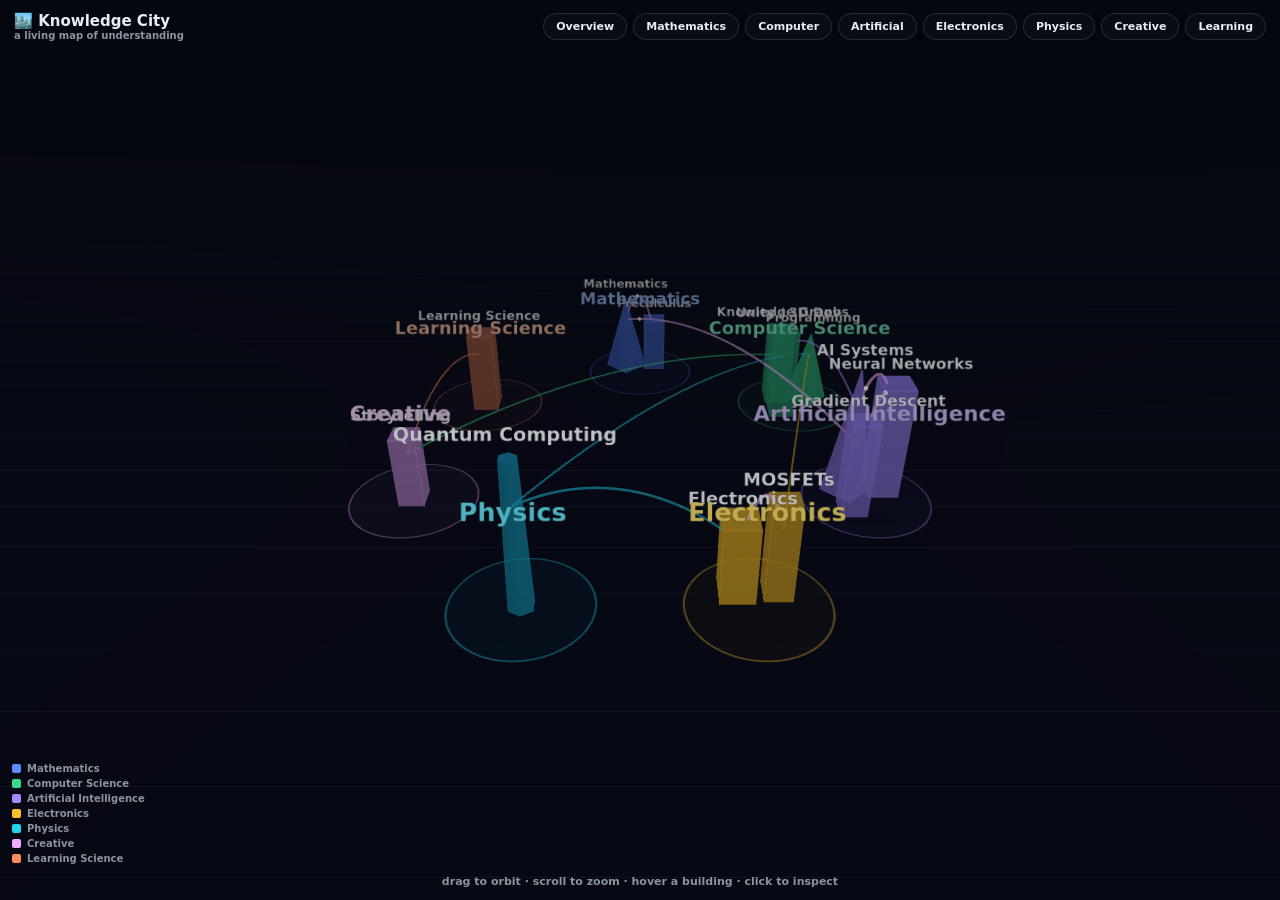
==== city/index.html @ 6dfda37b "Deploy Knowledge City Engine (Vite/Three.js build) to /city/; link 🏙️ City in Inkling nav; remove ea" ====
<!DOCTYPE html>
<html lang="en">
<head>
  <meta charset="UTF-8" />
  <meta name="viewport" content="width=device-width, initial-scale=1, viewport-fit=cover" />
  <title>Inkling · Knowledge City</title>
  <script type="module" crossorigin src="./assets/index-D4iR3pp9.js"></script>
  <link rel="stylesheet" crossorigin href="./assets/index-CNRwMkam.css">
</head>
<body>
  <!-- The renderer canvas is created by App.js and appended here. -->
  <div id="app"></div>

  <!-- HUD (2D overlays live above the 3D world) -->
  <header id="hud-top">
    <div class="brand">🏙️ Knowledge City<small>a living map of understanding</small></div>
    <div id="mode-tabs"></div>
  </header>
  <div id="hud-hint">drag to orbit · scroll to zoom · hover a building · click to inspect</div>
  <div id="legend"></div>

  <!-- Panels are managed by src/ui/*.js -->
  <aside id="info-panel" class="panel" aria-hidden="true"></aside>
  <section id="storybook-panel" class="reader" aria-hidden="true"></section>

</body>
</html>
---- city/assets/index-CNRwMkam.css ----
:root{--ink: #e6edf3;--dim: #8b949e;--line: rgba(255,255,255,.12);--panel: rgba(10,14,24,.94);--blue: #9ecbff}*{box-sizing:border-box}html,body{margin:0;height:100%;background:#05070e;overflow:hidden;color:var(--ink);font:600 13px system-ui,-apple-system,Segoe UI,sans-serif}#app{position:fixed;top:0;right:0;bottom:0;left:0}#app canvas{display:block}#hud-top{position:fixed;top:0;left:0;right:0;z-index:10;display:flex;align-items:center;justify-content:space-between;gap:10px;padding:12px 14px;pointer-events:none}.brand{font:800 15px system-ui}.brand small{display:block;font:600 10px system-ui;color:var(--dim)}#mode-tabs{display:flex;gap:6px;flex-wrap:wrap;pointer-events:auto}.tab{background:#0a0e18cc;border:1px solid var(--line);color:var(--ink);border-radius:999px;padding:6px 12px;font:700 11px system-ui;cursor:pointer}.tab:hover{border-color:#9ecbff80}#hud-hint{position:fixed;bottom:12px;left:0;right:0;z-index:10;text-align:center;color:var(--dim);font:600 11px system-ui;pointer-events:none}#legend{position:fixed;bottom:36px;left:12px;z-index:10;display:flex;flex-direction:column;gap:4px;pointer-events:none}.legend-row{display:flex;align-items:center;gap:6px;font:600 10px system-ui;color:var(--dim)}.sw{width:9px;height:9px;border-radius:2px}.panel{position:fixed;top:0;right:0;bottom:0;width:min(370px,92vw);z-index:20;background:var(--panel);-webkit-backdrop-filter:blur(10px);backdrop-filter:blur(10px);border-left:1px solid var(--line);transform:translate(100%);transition:transform .28s ease;overflow:auto;padding:18px 18px 24px}.panel.open{transform:translate(0)}.panel .close,.reader .close{position:absolute;top:12px;right:12px;background:#1e293b;border:0;color:var(--ink);width:28px;height:28px;border-radius:8px;cursor:pointer;font-size:14px}.panel .tag{font:800 11px system-ui;text-transform:uppercase;letter-spacing:.05em}.panel h2{margin:3px 0 8px;font:800 20px system-ui}.stat-row{display:flex;gap:10px;flex-wrap:wrap;font:700 11px system-ui;color:var(--dim);margin-bottom:6px}.lab{font:800 10px system-ui;color:var(--blue);text-transform:uppercase;letter-spacing:.05em;margin:14px 0 6px}.panel p{line-height:1.6;color:#dbe4ee;margin:0}.chips{display:flex;flex-wrap:wrap;gap:6px}.chip{background:#ffffff0f;border:1px solid var(--line);color:var(--ink);border-radius:999px;padding:5px 11px;font:700 11px system-ui;cursor:pointer}.chip:hover{border-color:#9ecbff80}.chip--story{color:#f0abfc;border-color:#f0abfc66}.path{display:flex;flex-direction:column;gap:5px}.path-item{text-align:left;background:none;border:0;color:var(--blue);font:700 12px system-ui;cursor:pointer;padding:3px 0}.muted{color:var(--dim)}.small{font-size:11px}em{color:var(--dim);font-style:normal;opacity:.8}.reader{position:fixed;left:0;right:0;bottom:0;z-index:25;max-height:58vh;overflow:auto;background:linear-gradient(180deg,#0a0e1899,#080c16f7);-webkit-backdrop-filter:blur(8px);backdrop-filter:blur(8px);border-top:1px solid rgba(167,139,250,.35);transform:translateY(100%);transition:transform .3s ease}.reader.open{transform:translateY(0)}.reader-inner{max-width:720px;margin:0 auto;padding:22px 20px 30px;position:relative}.chapter-label{font:800 10px system-ui;color:#a78bfa;text-transform:uppercase;letter-spacing:.06em}.reader h1{margin:4px 0 14px;font:800 24px system-ui}.page{margin-bottom:14px}.page h3{margin:0 0 4px;font:800 13px system-ui;color:var(--blue)}.page p{margin:0;line-height:1.7;color:#dbe4ee}
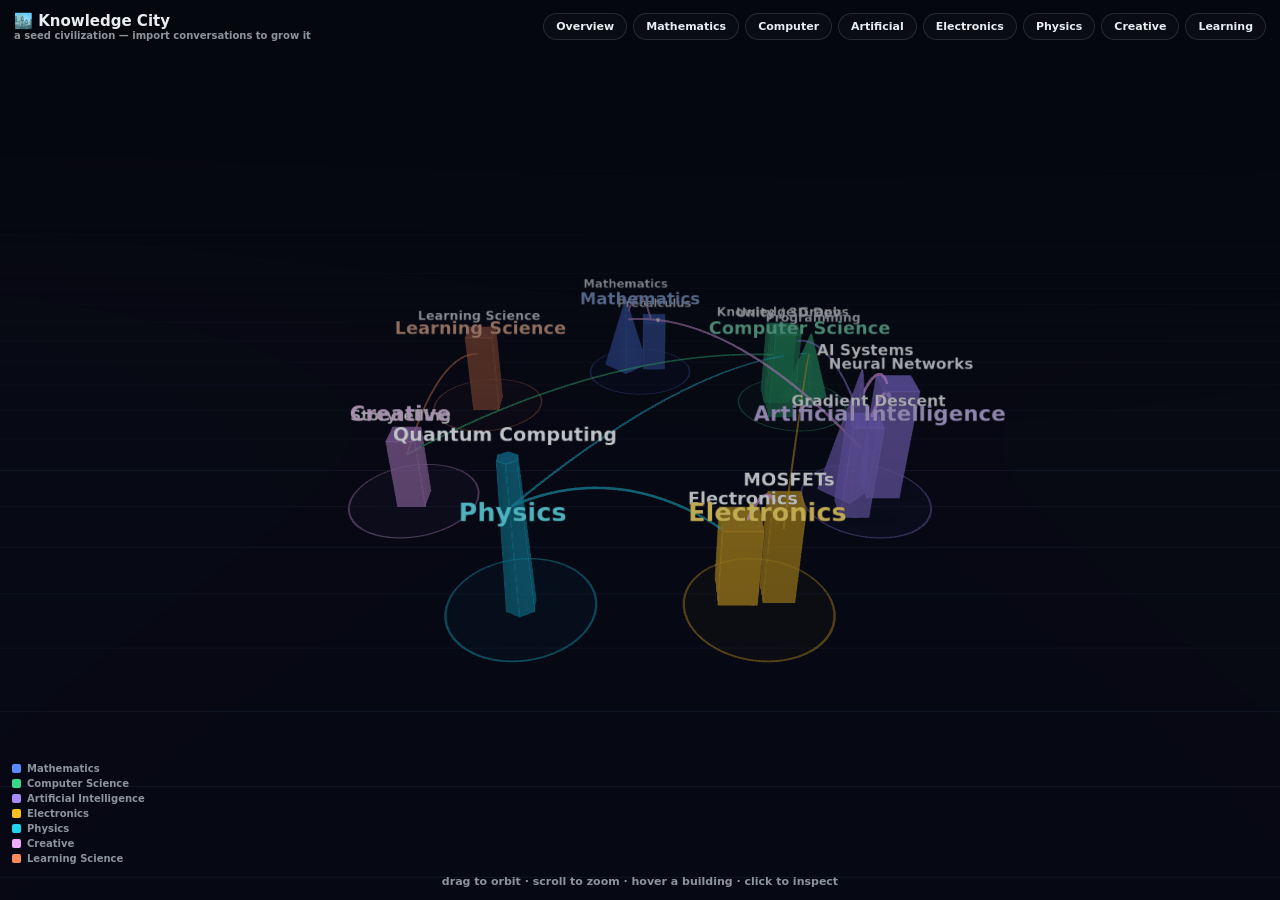
==== commit 303618cb: "City: generate from real imported conversations (floors=concepts, windows=snippets, future blueprint" ====
--- a/city/index.html
+++ b/city/index.html
@@ -4,8 +4,8 @@
   <meta charset="UTF-8" />
   <meta name="viewport" content="width=device-width, initial-scale=1, viewport-fit=cover" />
   <title>Inkling · Knowledge City</title>
-  <script type="module" crossorigin src="./assets/index-D4iR3pp9.js"></script>
-  <link rel="stylesheet" crossorigin href="./assets/index-CNRwMkam.css">
+  <script type="module" crossorigin src="./assets/index-CsH4NWff.js"></script>
+  <link rel="stylesheet" crossorigin href="./assets/index-ECwMfymV.css">
 </head>
 <body>
   <!-- The renderer canvas is created by App.js and appended here. -->
--- a/city/assets/index-ECwMfymV.css
+++ b/city/assets/index-ECwMfymV.css
@@ -0,0 +1 @@
+:root{--ink: #e6edf3;--dim: #8b949e;--line: rgba(255,255,255,.12);--panel: rgba(10,14,24,.94);--blue: #9ecbff}*{box-sizing:border-box}html,body{margin:0;height:100%;background:#05070e;overflow:hidden;color:var(--ink);font:600 13px system-ui,-apple-system,Segoe UI,sans-serif}#app{position:fixed;top:0;right:0;bottom:0;left:0}#app canvas{display:block}#hud-top{position:fixed;top:0;left:0;right:0;z-index:10;display:flex;align-items:center;justify-content:space-between;gap:10px;padding:12px 14px;pointer-events:none}.brand{font:800 15px system-ui}.brand small{display:block;font:600 10px system-ui;color:var(--dim)}#mode-tabs{display:flex;gap:6px;flex-wrap:wrap;pointer-events:auto}.tab{background:#0a0e18cc;border:1px solid var(--line);color:var(--ink);border-radius:999px;padding:6px 12px;font:700 11px system-ui;cursor:pointer}.tab:hover{border-color:#9ecbff80}#hud-hint{position:fixed;bottom:12px;left:0;right:0;z-index:10;text-align:center;color:var(--dim);font:600 11px system-ui;pointer-events:none}#legend{position:fixed;bottom:36px;left:12px;z-index:10;display:flex;flex-direction:column;gap:4px;pointer-events:none}.legend-row{display:flex;align-items:center;gap:6px;font:600 10px system-ui;color:var(--dim)}.sw{width:9px;height:9px;border-radius:2px}.panel{position:fixed;top:0;right:0;bottom:0;width:min(370px,92vw);z-index:20;background:var(--panel);-webkit-backdrop-filter:blur(10px);backdrop-filter:blur(10px);border-left:1px solid var(--line);transform:translate(100%);transition:transform .28s ease;overflow:auto;padding:18px 18px 24px}.panel.open{transform:translate(0)}.panel .close,.reader .close{position:absolute;top:12px;right:12px;background:#1e293b;border:0;color:var(--ink);width:28px;height:28px;border-radius:8px;cursor:pointer;font-size:14px}.panel .tag{font:800 11px system-ui;text-transform:uppercase;letter-spacing:.05em}.panel h2{margin:3px 0 8px;font:800 20px system-ui}.stat-row{display:flex;gap:10px;flex-wrap:wrap;font:700 11px system-ui;color:var(--dim);margin-bottom:6px}.lab{font:800 10px system-ui;color:var(--blue);text-transform:uppercase;letter-spacing:.05em;margin:14px 0 6px}.panel p{line-height:1.6;color:#dbe4ee;margin:0}.chips{display:flex;flex-wrap:wrap;gap:6px}.chip{background:#ffffff0f;border:1px solid var(--line);color:var(--ink);border-radius:999px;padding:5px 11px;font:700 11px system-ui;cursor:pointer}.chip:hover{border-color:#9ecbff80}.chip--story{color:#f0abfc;border-color:#f0abfc66}.path{display:flex;flex-direction:column;gap:5px}.path-item{text-align:left;background:none;border:0;color:var(--blue);font:700 12px system-ui;cursor:pointer;padding:3px 0}.muted{color:var(--dim)}.small{font-size:11px}em{color:var(--dim);font-style:normal;opacity:.8}.floors{display:flex;flex-direction:column;gap:5px}.floor{display:flex;align-items:center;gap:8px;justify-content:space-between;border-bottom:1px solid rgba(255,255,255,.06);padding:3px 0}.floor-name{text-align:left;background:none;border:0;color:var(--ink);font:700 12px system-ui;cursor:pointer;flex:1}.floor-name:hover{color:var(--blue)}.wins{display:flex;gap:3px;flex-wrap:wrap}.win{background:#9ecbff1f;border:1px solid rgba(158,203,255,.35);color:var(--blue);width:20px;height:20px;border-radius:4px;cursor:pointer;font-size:10px;line-height:1;padding:0}.win:hover{background:#9ecbff4d}.reader{position:fixed;left:0;right:0;bottom:0;z-index:25;max-height:58vh;overflow:auto;background:linear-gradient(180deg,#0a0e1899,#080c16f7);-webkit-backdrop-filter:blur(8px);backdrop-filter:blur(8px);border-top:1px solid rgba(167,139,250,.35);transform:translateY(100%);transition:transform .3s ease}.reader.open{transform:translateY(0)}.reader-inner{max-width:720px;margin:0 auto;padding:22px 20px 30px;position:relative}.chapter-label{font:800 10px system-ui;color:#a78bfa;text-transform:uppercase;letter-spacing:.06em}.reader h1{margin:4px 0 14px;font:800 24px system-ui}.page{margin-bottom:14px}.page h3{margin:0 0 4px;font:800 13px system-ui;color:var(--blue)}.page p{margin:0;line-height:1.7;color:#dbe4ee}
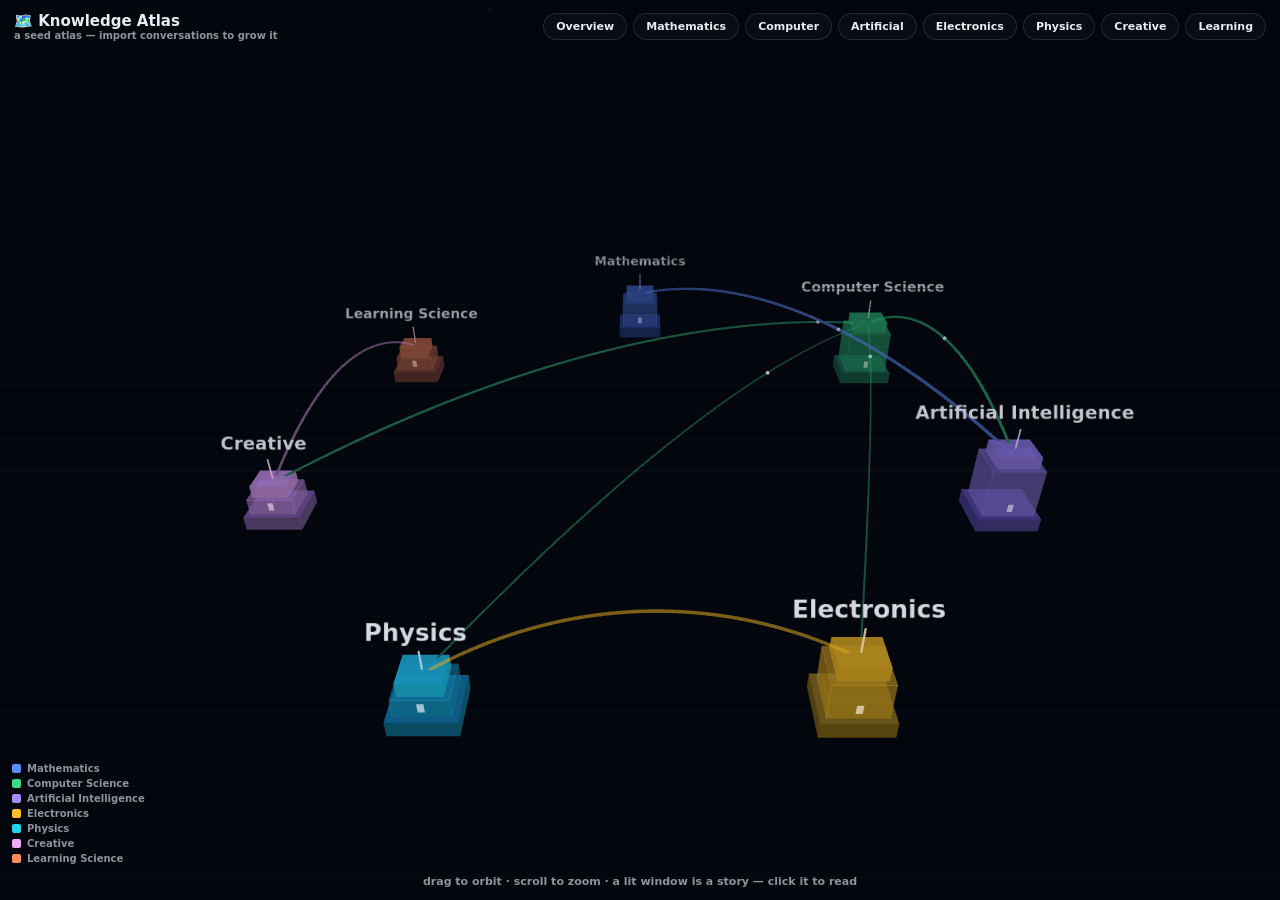
==== commit 5fd8737f: "Atlas: replace the 'city' with a Knowledge Atlas of subject-towers + Story Mode - Aggregate imported" ====
--- a/city/index.html
+++ b/city/index.html
@@ -3,9 +3,9 @@
 <head>
   <meta charset="UTF-8" />
   <meta name="viewport" content="width=device-width, initial-scale=1, viewport-fit=cover" />
-  <title>Inkling · Knowledge City</title>
-  <script type="module" crossorigin src="./assets/index-CsH4NWff.js"></script>
-  <link rel="stylesheet" crossorigin href="./assets/index-ECwMfymV.css">
+  <title>Inkling · Knowledge Atlas</title>
+  <script type="module" crossorigin src="./assets/index-DHQOPfS2.js"></script>
+  <link rel="stylesheet" crossorigin href="./assets/index-B8ufYC8X.css">
 </head>
 <body>
   <!-- The renderer canvas is created by App.js and appended here. -->
@@ -13,10 +13,10 @@
 
   <!-- HUD (2D overlays live above the 3D world) -->
   <header id="hud-top">
-    <div class="brand">🏙️ Knowledge City<small>a living map of understanding</small></div>
+    <div class="brand">🗺️ Knowledge Atlas<small>a living map of understanding</small></div>
     <div id="mode-tabs"></div>
   </header>
-  <div id="hud-hint">drag to orbit · scroll to zoom · hover a building · click to inspect</div>
+  <div id="hud-hint">drag to orbit · scroll to zoom · a lit window is a story — click it to read</div>
   <div id="legend"></div>
 
   <!-- Panels are managed by src/ui/*.js -->
--- a/city/assets/index-B8ufYC8X.css
+++ b/city/assets/index-B8ufYC8X.css
@@ -0,0 +1 @@
+:root{--ink: #e6edf3;--dim: #8b949e;--line: rgba(255,255,255,.12);--panel: rgba(10,14,24,.94);--blue: #9ecbff}*{box-sizing:border-box}html,body{margin:0;height:100%;background:#05070e;overflow:hidden;color:var(--ink);font:600 13px system-ui,-apple-system,Segoe UI,sans-serif}#app{position:fixed;top:0;right:0;bottom:0;left:0}#app canvas{display:block}#hud-top{position:fixed;top:0;left:0;right:0;z-index:10;display:flex;align-items:center;justify-content:space-between;gap:10px;padding:12px 14px;pointer-events:none}.brand{font:800 15px system-ui}.brand small{display:block;font:600 10px system-ui;color:var(--dim)}#mode-tabs{display:flex;gap:6px;flex-wrap:wrap;pointer-events:auto}.tab{background:#0a0e18cc;border:1px solid var(--line);color:var(--ink);border-radius:999px;padding:6px 12px;font:700 11px system-ui;cursor:pointer}.tab:hover{border-color:#9ecbff80}#hud-hint{position:fixed;bottom:12px;left:0;right:0;z-index:10;text-align:center;color:var(--dim);font:600 11px system-ui;pointer-events:none}#legend{position:fixed;bottom:36px;left:12px;z-index:10;display:flex;flex-direction:column;gap:4px;pointer-events:none}.legend-row{display:flex;align-items:center;gap:6px;font:600 10px system-ui;color:var(--dim)}.sw{width:9px;height:9px;border-radius:2px}.panel{position:fixed;top:0;right:0;bottom:0;width:min(370px,92vw);z-index:20;background:var(--panel);-webkit-backdrop-filter:blur(10px);backdrop-filter:blur(10px);border-left:1px solid var(--line);transform:translate(100%);transition:transform .28s ease;overflow:auto;padding:18px 18px 24px}.panel.open{transform:translate(0)}.panel .close,.reader .close{position:absolute;top:12px;right:12px;background:#1e293b;border:0;color:var(--ink);width:28px;height:28px;border-radius:8px;cursor:pointer;font-size:14px}.panel .tag{font:800 11px system-ui;text-transform:uppercase;letter-spacing:.05em}.panel h2{margin:3px 0 8px;font:800 20px system-ui}.stat-row{display:flex;gap:10px;flex-wrap:wrap;font:700 11px system-ui;color:var(--dim);margin-bottom:6px}.lab{font:800 10px system-ui;color:var(--blue);text-transform:uppercase;letter-spacing:.05em;margin:14px 0 6px}.panel p{line-height:1.6;color:#dbe4ee;margin:0}.chips{display:flex;flex-wrap:wrap;gap:6px}.chip{background:#ffffff0f;border:1px solid var(--line);color:var(--ink);border-radius:999px;padding:5px 11px;font:700 11px system-ui;cursor:pointer}.chip:hover{border-color:#9ecbff80}.chip--story{color:#f0abfc;border-color:#f0abfc66}.path{display:flex;flex-direction:column;gap:5px}.path-item{text-align:left;background:none;border:0;color:var(--blue);font:700 12px system-ui;cursor:pointer;padding:3px 0}.muted{color:var(--dim)}.small{font-size:11px}em{color:var(--dim);font-style:normal;opacity:.8}.floors{display:flex;flex-direction:column;gap:5px}.floor{display:flex;align-items:center;gap:8px;justify-content:space-between;border-bottom:1px solid rgba(255,255,255,.06);padding:3px 0}.floor-name{text-align:left;background:none;border:0;color:var(--ink);font:700 12px system-ui;cursor:pointer;flex:1}.floor-name:hover{color:var(--blue)}.wins{display:flex;gap:3px;flex-wrap:wrap}.win{background:#9ecbff1f;border:1px solid rgba(158,203,255,.35);color:var(--blue);width:20px;height:20px;border-radius:4px;cursor:pointer;font-size:10px;line-height:1;padding:0}.win:hover{background:#9ecbff4d}.reader{position:fixed;left:0;right:0;bottom:0;z-index:25;max-height:58vh;overflow:auto;background:linear-gradient(180deg,#0a0e1899,#080c16f7);-webkit-backdrop-filter:blur(8px);backdrop-filter:blur(8px);border-top:1px solid rgba(167,139,250,.35);transform:translateY(100%);transition:transform .3s ease}.reader.open{transform:translateY(0)}.reader-inner{max-width:720px;margin:0 auto;padding:22px 20px 30px;position:relative}.chapter-label{font:800 10px system-ui;color:#a78bfa;text-transform:uppercase;letter-spacing:.06em}.reader h1{margin:4px 0 14px;font:800 24px system-ui}.page{margin-bottom:14px}.page h3{margin:0 0 4px;font:800 13px system-ui;color:var(--blue)}.page p{margin:0;line-height:1.7;color:#dbe4ee}.ask{margin-top:16px;padding-top:14px;border-top:1px solid rgba(167,139,250,.25)}.ask-btn{background:#a78bfa24;border:1px solid rgba(167,139,250,.5);color:#ddd6fe;border-radius:10px;padding:10px 16px;font:800 13px system-ui;cursor:pointer}.ask-btn:hover{background:#a78bfa42}.ask-btn:disabled{opacity:.7;cursor:default}
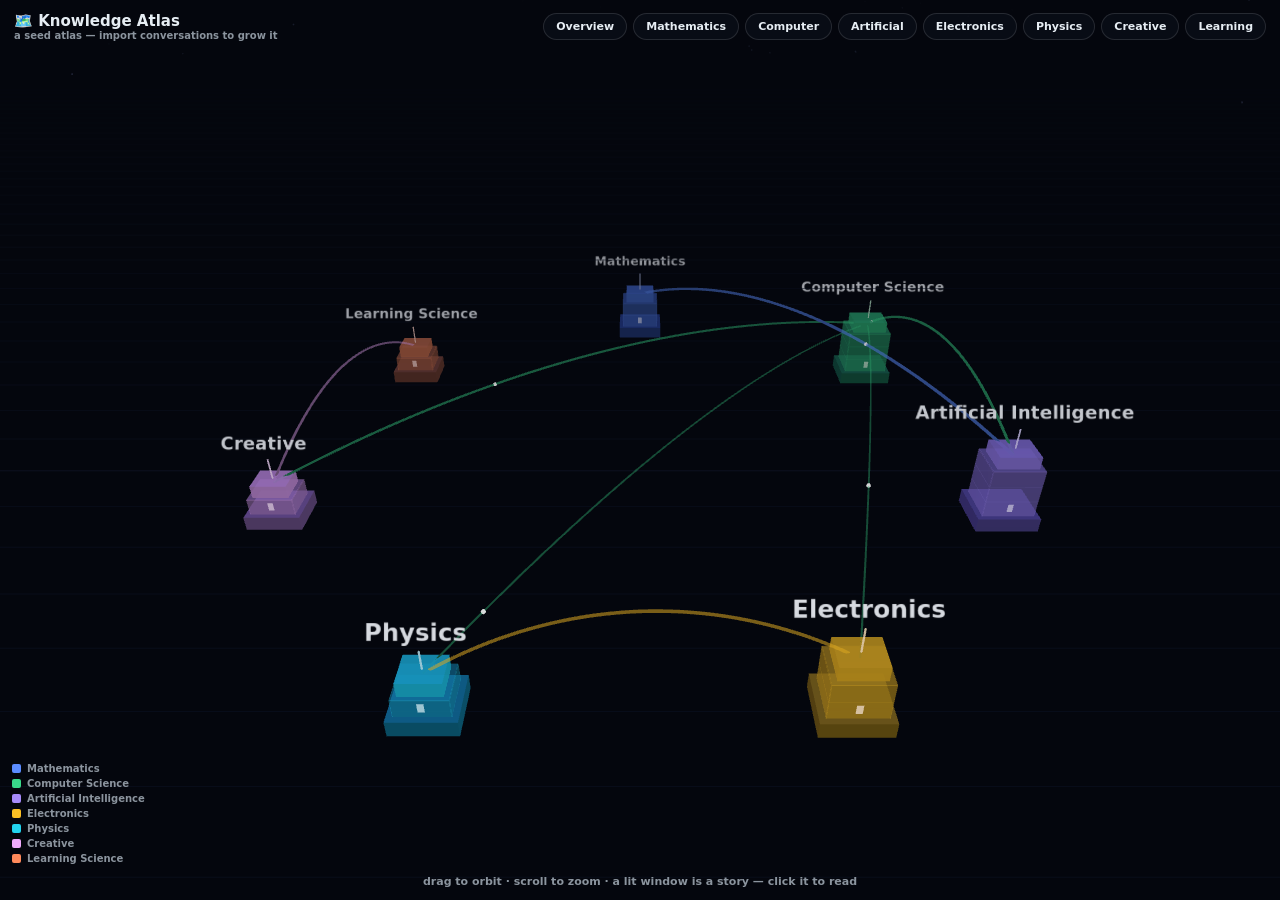
==== commit 622d7610: "Atlas Story Mode: wire 'Ask Inkling' to the real model + close the loop - StoryPanel gains an inline" ====
--- a/city/index.html
+++ b/city/index.html
@@ -4,8 +4,8 @@
   <meta charset="UTF-8" />
   <meta name="viewport" content="width=device-width, initial-scale=1, viewport-fit=cover" />
   <title>Inkling · Knowledge Atlas</title>
-  <script type="module" crossorigin src="./assets/index-DHQOPfS2.js"></script>
-  <link rel="stylesheet" crossorigin href="./assets/index-B8ufYC8X.css">
+  <script type="module" crossorigin src="./assets/index-ChvNHTla.js"></script>
+  <link rel="stylesheet" crossorigin href="./assets/index-DFxCJywP.css">
 </head>
 <body>
   <!-- The renderer canvas is created by App.js and appended here. -->
--- a/city/assets/index-DFxCJywP.css
+++ b/city/assets/index-DFxCJywP.css
@@ -0,0 +1 @@
+:root{--ink: #e6edf3;--dim: #8b949e;--line: rgba(255,255,255,.12);--panel: rgba(10,14,24,.94);--blue: #9ecbff}*{box-sizing:border-box}html,body{margin:0;height:100%;background:#05070e;overflow:hidden;color:var(--ink);font:600 13px system-ui,-apple-system,Segoe UI,sans-serif}#app{position:fixed;top:0;right:0;bottom:0;left:0}#app canvas{display:block}#hud-top{position:fixed;top:0;left:0;right:0;z-index:10;display:flex;align-items:center;justify-content:space-between;gap:10px;padding:12px 14px;pointer-events:none}.brand{font:800 15px system-ui}.brand small{display:block;font:600 10px system-ui;color:var(--dim)}#mode-tabs{display:flex;gap:6px;flex-wrap:wrap;pointer-events:auto}.tab{background:#0a0e18cc;border:1px solid var(--line);color:var(--ink);border-radius:999px;padding:6px 12px;font:700 11px system-ui;cursor:pointer}.tab:hover{border-color:#9ecbff80}#hud-hint{position:fixed;bottom:12px;left:0;right:0;z-index:10;text-align:center;color:var(--dim);font:600 11px system-ui;pointer-events:none}#legend{position:fixed;bottom:36px;left:12px;z-index:10;display:flex;flex-direction:column;gap:4px;pointer-events:none}.legend-row{display:flex;align-items:center;gap:6px;font:600 10px system-ui;color:var(--dim)}.sw{width:9px;height:9px;border-radius:2px}.panel{position:fixed;top:0;right:0;bottom:0;width:min(370px,92vw);z-index:20;background:var(--panel);-webkit-backdrop-filter:blur(10px);backdrop-filter:blur(10px);border-left:1px solid var(--line);transform:translate(100%);transition:transform .28s ease;overflow:auto;padding:18px 18px 24px}.panel.open{transform:translate(0)}.panel .close,.reader .close{position:absolute;top:12px;right:12px;background:#1e293b;border:0;color:var(--ink);width:28px;height:28px;border-radius:8px;cursor:pointer;font-size:14px}.panel .tag{font:800 11px system-ui;text-transform:uppercase;letter-spacing:.05em}.panel h2{margin:3px 0 8px;font:800 20px system-ui}.stat-row{display:flex;gap:10px;flex-wrap:wrap;font:700 11px system-ui;color:var(--dim);margin-bottom:6px}.lab{font:800 10px system-ui;color:var(--blue);text-transform:uppercase;letter-spacing:.05em;margin:14px 0 6px}.panel p{line-height:1.6;color:#dbe4ee;margin:0}.chips{display:flex;flex-wrap:wrap;gap:6px}.chip{background:#ffffff0f;border:1px solid var(--line);color:var(--ink);border-radius:999px;padding:5px 11px;font:700 11px system-ui;cursor:pointer}.chip:hover{border-color:#9ecbff80}.chip--story{color:#f0abfc;border-color:#f0abfc66}.path{display:flex;flex-direction:column;gap:5px}.path-item{text-align:left;background:none;border:0;color:var(--blue);font:700 12px system-ui;cursor:pointer;padding:3px 0}.muted{color:var(--dim)}.small{font-size:11px}em{color:var(--dim);font-style:normal;opacity:.8}.floors{display:flex;flex-direction:column;gap:5px}.floor{display:flex;align-items:center;gap:8px;justify-content:space-between;border-bottom:1px solid rgba(255,255,255,.06);padding:3px 0}.floor-name{text-align:left;background:none;border:0;color:var(--ink);font:700 12px system-ui;cursor:pointer;flex:1}.floor-name:hover{color:var(--blue)}.wins{display:flex;gap:3px;flex-wrap:wrap}.win{background:#9ecbff1f;border:1px solid rgba(158,203,255,.35);color:var(--blue);width:20px;height:20px;border-radius:4px;cursor:pointer;font-size:10px;line-height:1;padding:0}.win:hover{background:#9ecbff4d}.reader{position:fixed;left:0;right:0;bottom:0;z-index:25;max-height:58vh;overflow:auto;background:linear-gradient(180deg,#0a0e1899,#080c16f7);-webkit-backdrop-filter:blur(8px);backdrop-filter:blur(8px);border-top:1px solid rgba(167,139,250,.35);transform:translateY(100%);transition:transform .3s ease}.reader.open{transform:translateY(0)}.reader-inner{max-width:720px;margin:0 auto;padding:22px 20px 30px;position:relative}.chapter-label{font:800 10px system-ui;color:#a78bfa;text-transform:uppercase;letter-spacing:.06em}.reader h1{margin:4px 0 14px;font:800 24px system-ui}.page{margin-bottom:14px}.page h3{margin:0 0 4px;font:800 13px system-ui;color:var(--blue)}.page p{margin:0;line-height:1.7;color:#dbe4ee}.ask{margin-top:16px;padding-top:14px;border-top:1px solid rgba(167,139,250,.25)}.ask-btn{background:#a78bfa24;border:1px solid rgba(167,139,250,.5);color:#ddd6fe;border-radius:10px;padding:10px 16px;font:800 13px system-ui;cursor:pointer}.ask-btn:hover{background:#a78bfa42}.ask-btn:disabled{opacity:.7;cursor:default}.ask-box{margin-top:10px}.ask-box .chips{margin-bottom:8px}.ask-row{display:flex;gap:6px}.ask-input{flex:1;background:#ffffff0d;border:1px solid var(--line);color:var(--ink);border-radius:8px;padding:8px 11px;font:600 12px system-ui}.ask-input:focus{outline:none;border-color:#a78bfa99}.ask-send{background:#a78bfa33;border:1px solid rgba(167,139,250,.5);color:#ddd6fe;border-radius:8px;padding:8px 13px;font:800 12px system-ui;cursor:pointer}.ask-reply{margin-top:10px;line-height:1.6;color:#dbe4ee;font:600 12.5px system-ui}.ask-reply a{color:var(--blue)}.ask-answer .tag{display:block;font:800 10px system-ui;text-transform:uppercase;letter-spacing:.05em;margin-bottom:4px}
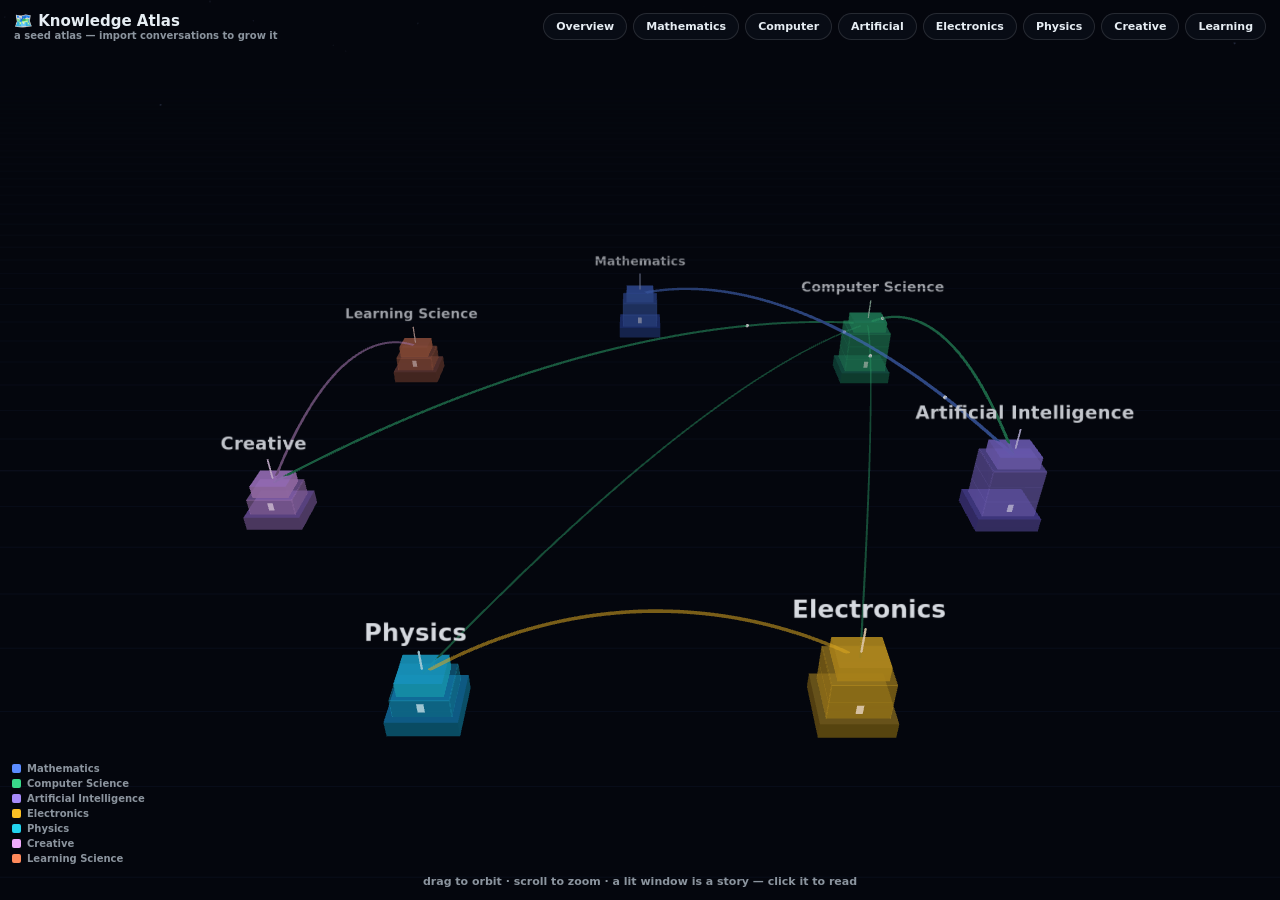
==== commit f30f8021: "Atlas Ask Inkling: speak in the charter voice (shared INKLING_FRAME) Story Mode's _contextFrame now " ====
--- a/city/index.html
+++ b/city/index.html
@@ -4,7 +4,7 @@
   <meta charset="UTF-8" />
   <meta name="viewport" content="width=device-width, initial-scale=1, viewport-fit=cover" />
   <title>Inkling · Knowledge Atlas</title>
-  <script type="module" crossorigin src="./assets/index-ChvNHTla.js"></script>
+  <script type="module" crossorigin src="./assets/index-D8jGgXDN.js"></script>
   <link rel="stylesheet" crossorigin href="./assets/index-DFxCJywP.css">
 </head>
 <body>
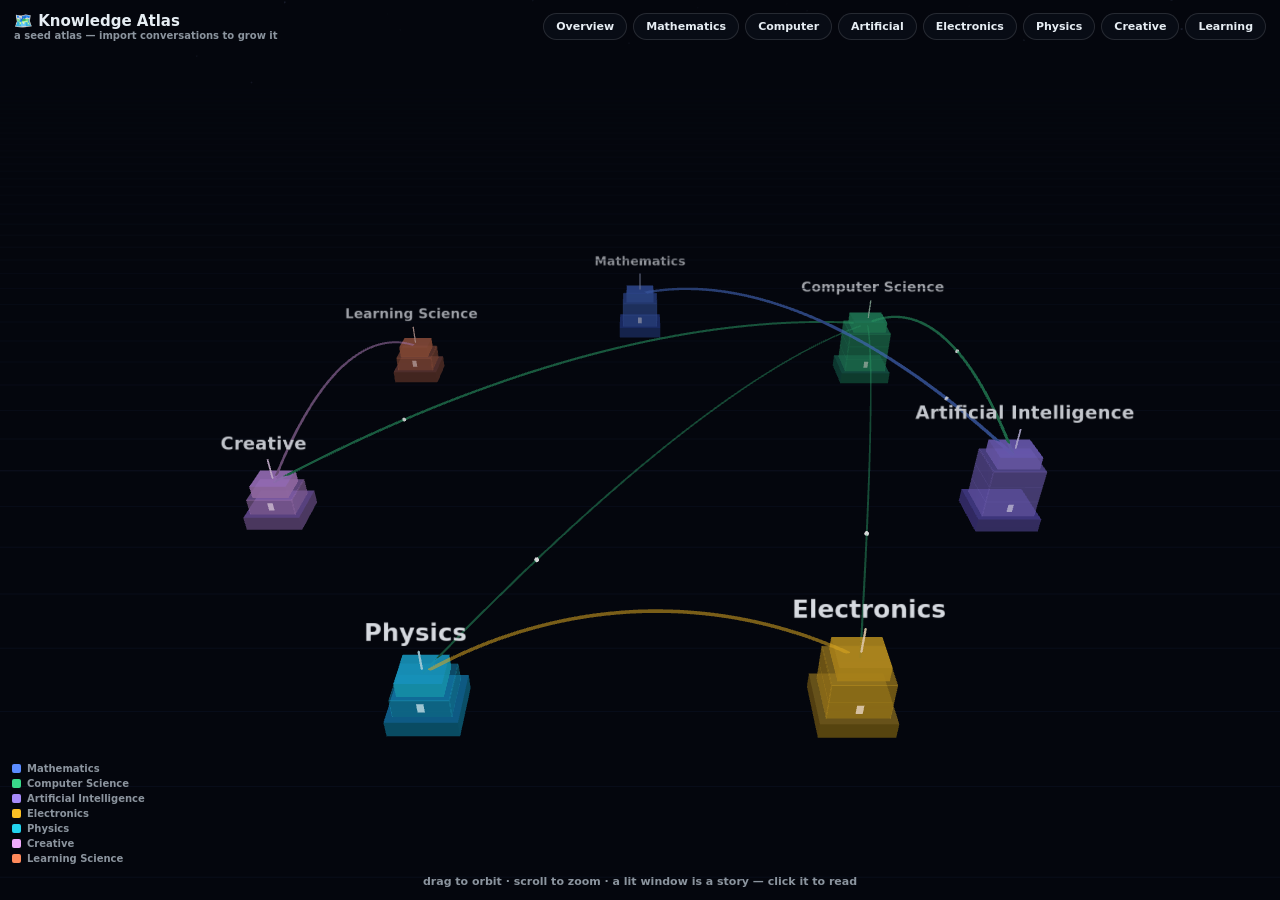
==== commit 6096631a: "analytics: add GoatCounter to Atlas (/city/) via rebuilt dist Snippet added to the inkling-city Vite" ====
--- a/city/index.html
+++ b/city/index.html
@@ -23,5 +23,21 @@
   <aside id="info-panel" class="panel" aria-hidden="true"></aside>
   <section id="storybook-panel" class="reader" aria-hidden="true"></section>
 
+  <!-- Visitor analytics (GoatCounter — privacy-friendly, no cookies). Owner self-exclude: ?noviews once per device (?countme to undo). Data: eugeneousxr.goatcounter.com -->
+  <script>
+    (function () {
+      try {
+        var p = new URLSearchParams(location.search);
+        if (p.has("noviews")) localStorage.setItem("skipgc", "t");
+        if (p.has("countme")) localStorage.removeItem("skipgc");
+        if (localStorage.getItem("skipgc") === "t") return;
+      } catch (e) { /* ignore */ }
+      var s = document.createElement("script");
+      s.async = true;
+      s.src = "//gc.zgo.at/count.js";
+      s.setAttribute("data-goatcounter", "https://eugeneousxr.goatcounter.com/count");
+      document.head.appendChild(s);
+    })();
+  </script>
 </body>
 </html>
